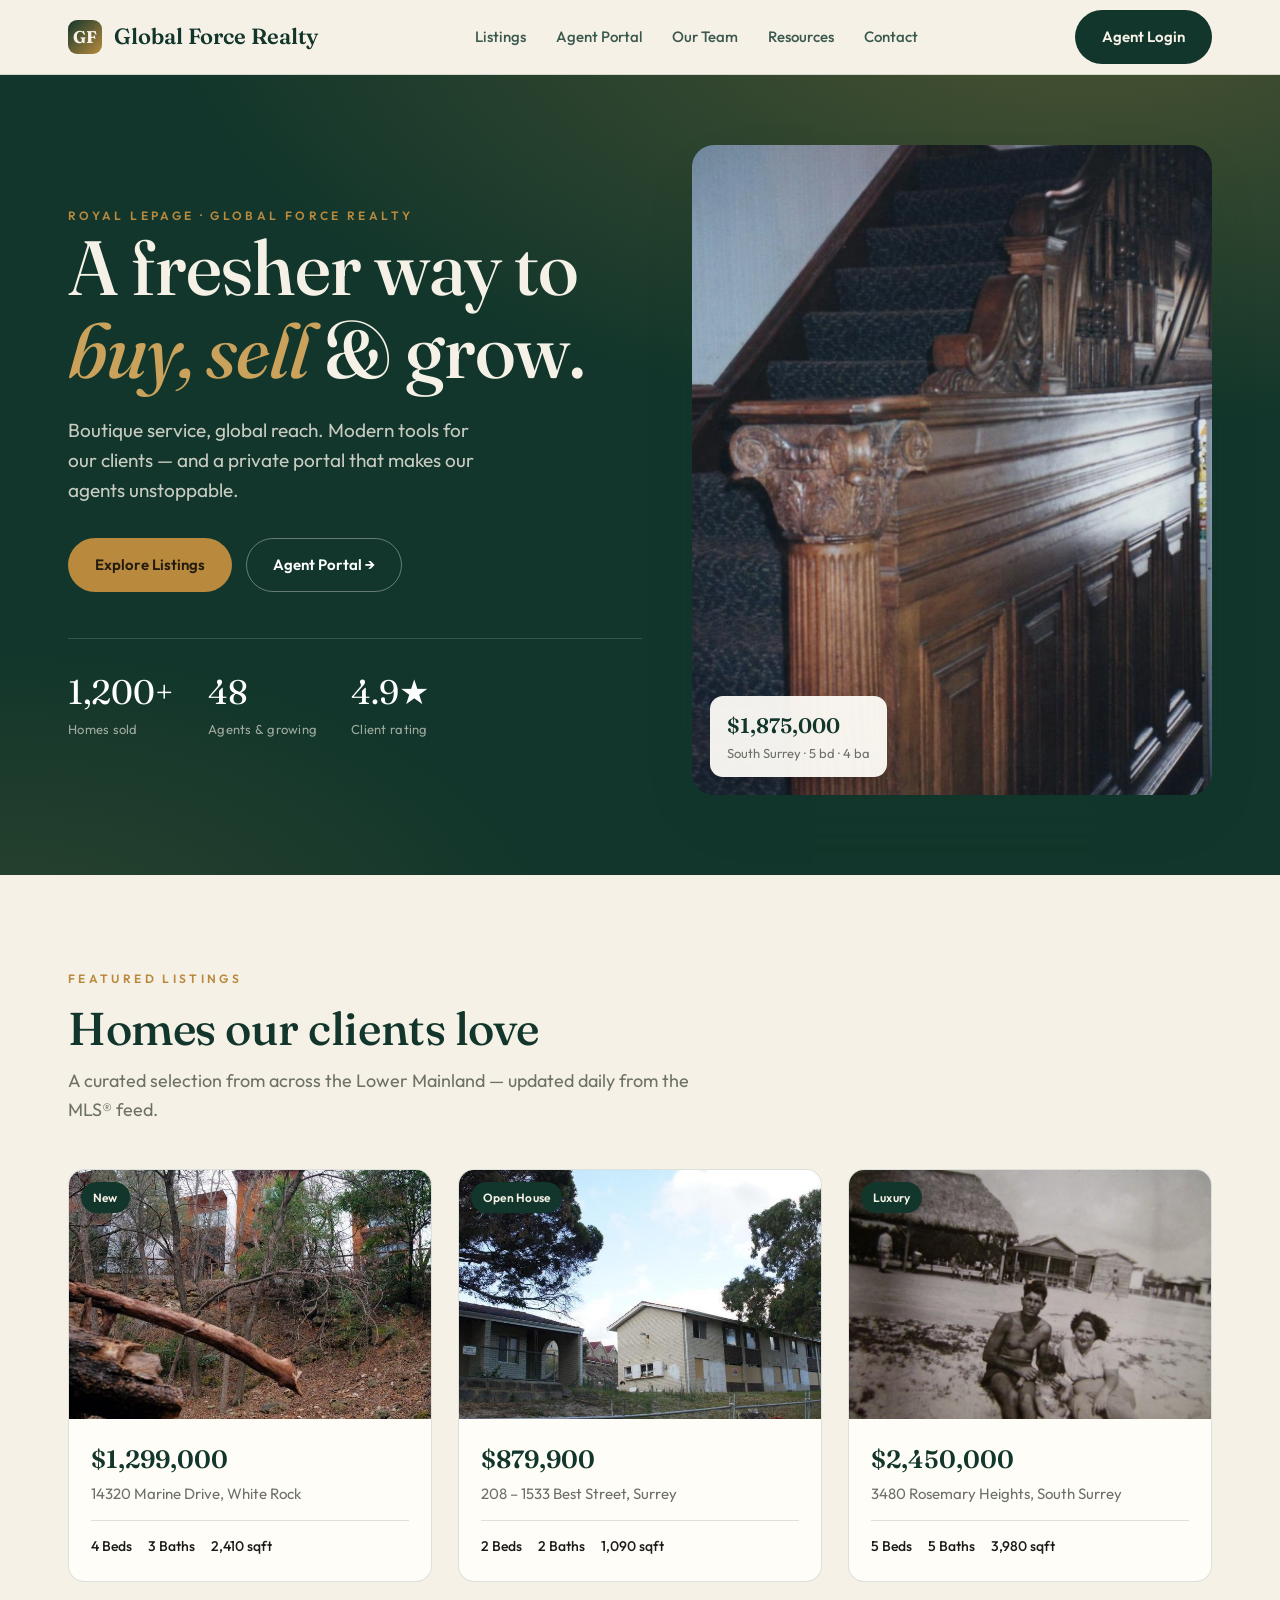
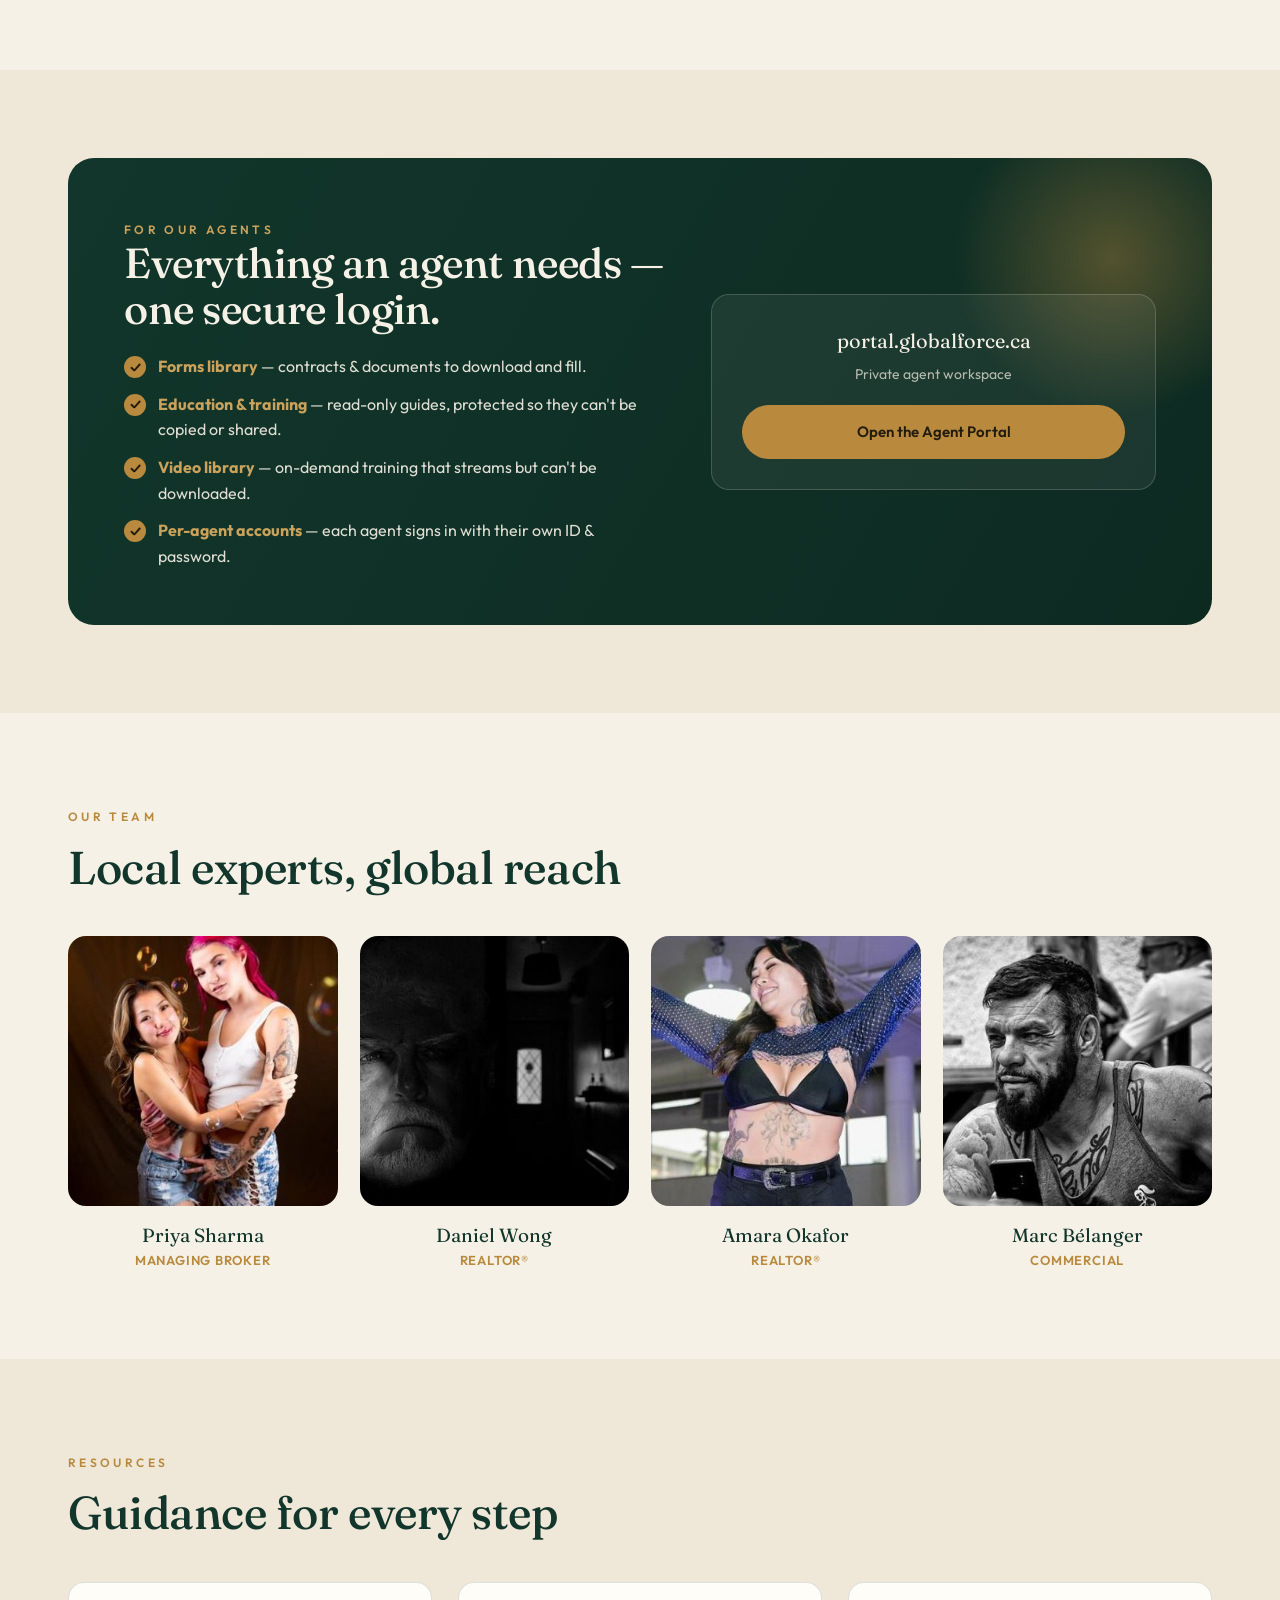
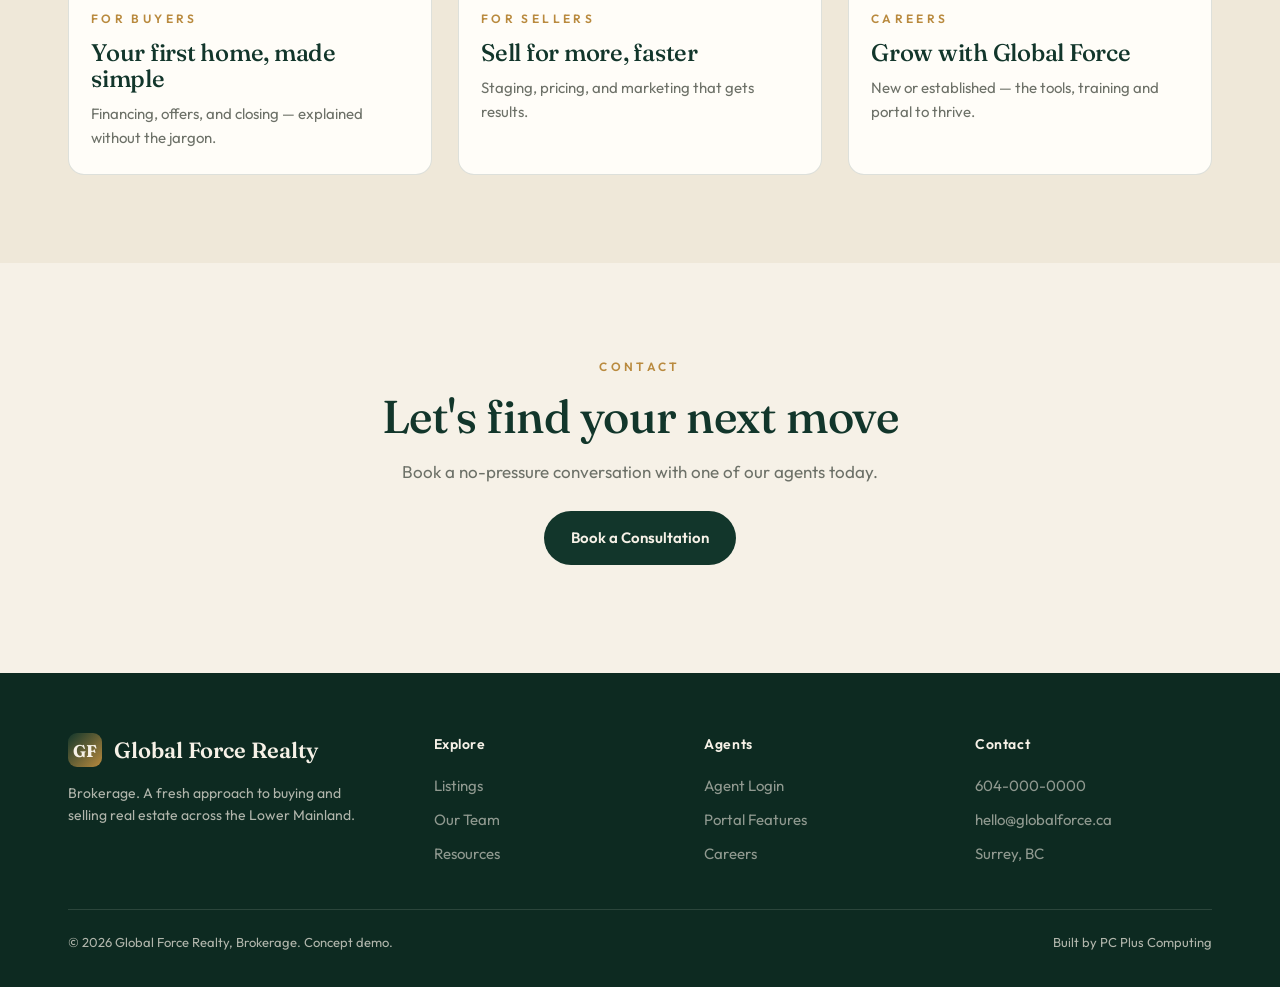
==== index.html @ bcdb9d57 "Global Force Realty — agent portal + brokerage site concept demo" ====
<!doctype html>
<html lang="en"><head>
<meta charset="utf-8"><meta name="viewport" content="width=device-width,initial-scale=1">
<title>Global Force Realty — A Fresh Approach to Real Estate</title>
<link rel="stylesheet" href="assets/style.css">
</head><body>

<header class="nav"><div class="wrap">
  <a class="brand" href="index.html"><span class="mark">GF</span> Global Force Realty</a>
  <nav class="menu">
    <a href="#listings">Listings</a><a href="#portal">Agent Portal</a>
    <a href="#team">Our Team</a><a href="#resources">Resources</a><a href="#contact">Contact</a>
  </nav>
  <div class="nav-cta"><a class="btn btn-dark" href="portal/index.html">Agent Login</a></div>
</div></header>

<!-- HERO -->
<section class="hero" style="padding:0"><div class="wrap">
  <div>
    <span class="eyebrow">Royal LePage · Global Force Realty</span>
    <h1>A fresher way to <em>buy, sell</em> &amp; grow.</h1>
    <p class="lead">Boutique service, global reach. Modern tools for our clients — and a private portal that makes our agents unstoppable.</p>
    <div class="hero-cta">
      <a class="btn btn-brass" href="#listings">Explore Listings</a>
      <a class="btn btn-ghost" href="portal/index.html">Agent Portal →</a>
    </div>
    <div class="hero-stats">
      <div><div class="n">1,200+</div><div class="l">Homes sold</div></div>
      <div><div class="n">48</div><div class="l">Agents &amp; growing</div></div>
      <div><div class="n">4.9★</div><div class="l">Client rating</div></div>
    </div>
  </div>
  <div class="hero-card">
    <img src="assets/img/hero.jpg" alt="Featured home">
    <div class="hero-badge"><div class="p">$1,875,000</div><div class="a">South Surrey · 5 bd · 4 ba</div></div>
  </div>
</div></section>

<!-- LISTINGS -->
<section id="listings"><div class="wrap">
  <div class="sec-head"><span class="eyebrow">Featured Listings</span>
    <h2>Homes our clients love</h2>
    <p>A curated selection from across the Lower Mainland — updated daily from the MLS® feed.</p>
  </div>
  <div class="grid3">
    <article class="card"><div class="ph"><span class="tag">New</span><img src="assets/img/l1.jpg" alt=""></div>
      <div class="body"><div class="price">$1,299,000</div><div class="addr">14320 Marine Drive, White Rock</div>
        <div class="feats"><span>4 Beds</span><span>3 Baths</span><span>2,410 sqft</span></div></div></article>
    <article class="card"><div class="ph"><span class="tag">Open House</span><img src="assets/img/l2.jpg" alt=""></div>
      <div class="body"><div class="price">$879,900</div><div class="addr">208 – 1533 Best Street, Surrey</div>
        <div class="feats"><span>2 Beds</span><span>2 Baths</span><span>1,090 sqft</span></div></div></article>
    <article class="card"><div class="ph"><span class="tag">Luxury</span><img src="assets/img/l3.jpg" alt=""></div>
      <div class="body"><div class="price">$2,450,000</div><div class="addr">3480 Rosemary Heights, South Surrey</div>
        <div class="feats"><span>5 Beds</span><span>5 Baths</span><span>3,980 sqft</span></div></div></article>
  </div>
</div></section>

<!-- AGENT PORTAL BAND -->
<section id="portal" class="section-alt"><div class="wrap">
  <div class="band"><div class="wrap2">
    <div>
      <span class="eyebrow" style="color:var(--brass-2)">For Our Agents</span>
      <h2>Everything an agent needs — one secure login.</h2>
      <ul>
        <li><span class="check">✓</span><span><b>Forms library</b> — contracts &amp; documents to download and fill.</span></li>
        <li><span class="check">✓</span><span><b>Education &amp; training</b> — read-only guides, protected so they can't be copied or shared.</span></li>
        <li><span class="check">✓</span><span><b>Video library</b> — on-demand training that streams but can't be downloaded.</span></li>
        <li><span class="check">✓</span><span><b>Per-agent accounts</b> — each agent signs in with their own ID &amp; password.</span></li>
      </ul>
    </div>
    <div style="text-align:center">
      <div style="background:rgba(255,253,248,.06);border:1px solid rgba(246,241,231,.18);border-radius:18px;padding:30px">
        <div style="font-family:'Fraunces';font-size:20px;color:var(--cream);margin-bottom:6px">portal.globalforce.ca</div>
        <div style="color:rgba(246,241,231,.7);font-size:14px;margin-bottom:20px">Private agent workspace</div>
        <a class="btn btn-brass" href="portal/index.html" style="width:100%;justify-content:center">Open the Agent Portal</a>
      </div>
    </div>
  </div></div>
</div></section>

<!-- TEAM -->
<section id="team"><div class="wrap">
  <div class="sec-head"><span class="eyebrow">Our Team</span><h2>Local experts, global reach</h2></div>
  <div class="team">
    <div class="agent"><div class="av"><img src="assets/img/a1.jpg" alt=""></div><div class="nm">Priya Sharma</div><div class="rl">Managing Broker</div></div>
    <div class="agent"><div class="av"><img src="assets/img/a2.jpg" alt=""></div><div class="nm">Daniel Wong</div><div class="rl">Realtor®</div></div>
    <div class="agent"><div class="av"><img src="assets/img/a3.jpg" alt=""></div><div class="nm">Amara Okafor</div><div class="rl">Realtor®</div></div>
    <div class="agent"><div class="av"><img src="assets/img/a4.jpg" alt=""></div><div class="nm">Marc Bélanger</div><div class="rl">Commercial</div></div>
  </div>
</div></section>

<!-- RESOURCES -->
<section id="resources" class="section-alt"><div class="wrap">
  <div class="sec-head"><span class="eyebrow">Resources</span><h2>Guidance for every step</h2></div>
  <div class="grid3">
    <article class="card"><div class="body"><span class="eyebrow">For Buyers</span><h3 style="font-size:24px;color:var(--pine);margin:10px 0">Your first home, made simple</h3><p style="color:var(--muted);font-size:15px;margin:0">Financing, offers, and closing — explained without the jargon.</p></div></article>
    <article class="card"><div class="body"><span class="eyebrow">For Sellers</span><h3 style="font-size:24px;color:var(--pine);margin:10px 0">Sell for more, faster</h3><p style="color:var(--muted);font-size:15px;margin:0">Staging, pricing, and marketing that gets results.</p></div></article>
    <article class="card"><div class="body"><span class="eyebrow">Careers</span><h3 style="font-size:24px;color:var(--pine);margin:10px 0">Grow with Global Force</h3><p style="color:var(--muted);font-size:15px;margin:0">New or established — the tools, training and portal to thrive.</p></div></article>
  </div>
</div></section>

<!-- CONTACT -->
<section id="contact"><div class="wrap" style="text-align:center;max-width:720px">
  <span class="eyebrow">Contact</span>
  <h2 style="font-size:clamp(30px,4vw,46px);color:var(--pine);margin:14px 0 16px">Let's find your next move</h2>
  <p style="color:var(--muted);margin:0 0 26px">Book a no-pressure conversation with one of our agents today.</p>
  <a class="btn btn-dark" href="#">Book a Consultation</a>
</div></section>

<footer><div class="wrap">
  <div class="cols">
    <div><div class="brand" style="color:var(--cream);margin-bottom:12px"><span class="mark">GF</span> Global Force Realty</div>
      <p style="font-size:14px;max-width:34ch">Brokerage. A fresh approach to buying and selling real estate across the Lower Mainland.</p></div>
    <div><h4>Explore</h4><a href="#listings">Listings</a><a href="#team">Our Team</a><a href="#resources">Resources</a></div>
    <div><h4>Agents</h4><a href="portal/index.html">Agent Login</a><a href="#portal">Portal Features</a><a href="#resources">Careers</a></div>
    <div><h4>Contact</h4><a href="#">604-000-0000</a><a href="#">hello@globalforce.ca</a><a href="#">Surrey, BC</a></div>
  </div>
  <div class="foot-b"><span>© 2026 Global Force Realty, Brokerage. Concept demo.</span><span>Built by PC Plus Computing</span></div>
</div></footer>

</body></html>
---- assets/style.css ----
/* Global Force Realty — demo design system (concept for PC Plus / Paul) */
@import url('https://fonts.googleapis.com/css2?family=Fraunces:opsz,wght@9..144,400;9..144,500;9..144,600;9..144,700&family=Outfit:wght@300;400;500;600;700&display=swap');

:root{
  --pine:#12362b; --pine-2:#0d2a21; --cream:#f6f1e7; --cream-2:#efe8d9;
  --brass:#b98a3e; --brass-2:#caa25b; --ink:#1b1c19; --muted:#6d7168;
  --line:rgba(18,54,43,.14); --white:#fffdf8;
  --shadow:0 24px 60px -28px rgba(18,54,43,.45);
  --r:16px;
}
*{box-sizing:border-box}
html{scroll-behavior:smooth}
body{margin:0;background:var(--cream);color:var(--ink);
  font-family:'Outfit',-apple-system,Segoe UI,sans-serif;font-size:17px;line-height:1.6;-webkit-font-smoothing:antialiased}
h1,h2,h3,.serif{font-family:'Fraunces',Georgia,serif;font-weight:500;letter-spacing:-.01em;line-height:1.08;margin:0}
a{color:inherit;text-decoration:none}
img{max-width:100%;display:block}
.wrap{max-width:1200px;margin:0 auto;padding:0 28px}
.eyebrow{font-size:12px;letter-spacing:.28em;text-transform:uppercase;font-weight:600;color:var(--brass)}
.btn{display:inline-flex;align-items:center;gap:9px;font-weight:600;font-size:15px;padding:14px 26px;border-radius:100px;
  border:1px solid transparent;cursor:pointer;transition:.25s;font-family:'Outfit'}
.btn-brass{background:var(--brass);color:#231c0e}
.btn-brass:hover{background:var(--brass-2);transform:translateY(-2px)}
.btn-ghost{border-color:rgba(255,255,255,.35);color:#fff}
.btn-ghost:hover{background:rgba(255,255,255,.1)}
.btn-dark{background:var(--pine);color:var(--cream)}
.btn-dark:hover{background:var(--pine-2);transform:translateY(-2px)}

/* header */
.nav{position:sticky;top:0;z-index:40;background:rgba(246,241,231,.86);backdrop-filter:blur(12px);border-bottom:1px solid var(--line)}
.nav .wrap{display:flex;align-items:center;justify-content:space-between;height:74px}
.brand{display:flex;align-items:center;gap:12px;font-family:'Fraunces';font-size:22px;font-weight:600;color:var(--pine)}
.brand .mark{width:34px;height:34px;border-radius:9px;background:linear-gradient(135deg,var(--pine),var(--brass));
  display:grid;place-items:center;color:var(--cream);font-size:17px;font-weight:700}
.menu{display:flex;gap:30px;font-size:15px;font-weight:500;color:var(--pine)}
.menu a{opacity:.82;transition:.2s}.menu a:hover{opacity:1;color:var(--brass)}
.nav-cta{display:flex;gap:12px;align-items:center}
@media(max-width:900px){.menu{display:none}}

/* hero */
.hero{position:relative;background:var(--pine);color:var(--cream);overflow:hidden}
.hero::after{content:"";position:absolute;inset:0;background:
  radial-gradient(120% 90% at 85% -10%,rgba(185,138,62,.35),transparent 60%),
  radial-gradient(80% 70% at 0% 110%,rgba(185,138,62,.15),transparent 55%)}
.hero .wrap{position:relative;z-index:2;display:grid;grid-template-columns:1.05fr .95fr;gap:50px;
  align-items:center;padding-top:70px;padding-bottom:80px}
.hero h1{font-size:clamp(42px,6vw,78px);color:var(--cream)}
.hero h1 em{font-style:italic;color:var(--brass-2)}
.hero p.lead{font-size:19px;color:rgba(246,241,231,.8);max-width:34ch;margin:22px 0 32px}
.hero-cta{display:flex;gap:14px;flex-wrap:wrap}
.hero-stats{display:flex;gap:34px;margin-top:46px;padding-top:26px;border-top:1px solid rgba(246,241,231,.16)}
.hero-stats .n{font-family:'Fraunces';font-size:34px;color:#fff}
.hero-stats .l{font-size:13px;color:rgba(246,241,231,.62);letter-spacing:.02em}
.hero-card{position:relative;border-radius:22px;overflow:hidden;box-shadow:var(--shadow);aspect-ratio:4/5;
  background:linear-gradient(180deg,#1c4b3c,#0d2a21)}
.hero-card img{width:100%;height:100%;object-fit:cover;opacity:.92}
.hero-badge{position:absolute;left:18px;bottom:18px;background:rgba(255,253,248,.94);color:var(--pine);
  border-radius:13px;padding:13px 17px;box-shadow:0 12px 30px -12px rgba(0,0,0,.5)}
.hero-badge .p{font-family:'Fraunces';font-size:21px;font-weight:600}
.hero-badge .a{font-size:13px;color:var(--muted)}
@media(max-width:900px){.hero .wrap{grid-template-columns:1fr;gap:34px}.hero-card{aspect-ratio:16/11}}

/* sections */
section{padding:88px 0}
.sec-head{max-width:640px;margin-bottom:44px}
.sec-head h2{font-size:clamp(30px,4vw,46px);margin-top:14px;color:var(--pine)}
.sec-head p{color:var(--muted);margin-top:14px;font-size:18px}

/* listings */
.grid3{display:grid;grid-template-columns:repeat(3,1fr);gap:26px}
@media(max-width:900px){.grid3{grid-template-columns:1fr}}
.card{background:var(--white);border:1px solid var(--line);border-radius:var(--r);overflow:hidden;transition:.28s}
.card:hover{transform:translateY(-6px);box-shadow:var(--shadow)}
.card .ph{aspect-ratio:16/11;position:relative;background:var(--cream-2)}
.card .ph img{width:100%;height:100%;object-fit:cover}
.card .tag{position:absolute;top:12px;left:12px;background:var(--pine);color:var(--cream);font-size:12px;
  font-weight:600;padding:6px 12px;border-radius:100px;letter-spacing:.02em}
.card .body{padding:20px 22px 24px}
.card .price{font-family:'Fraunces';font-size:25px;font-weight:600;color:var(--pine)}
.card .addr{color:var(--muted);font-size:15px;margin-top:3px}
.card .feats{display:flex;gap:16px;margin-top:14px;padding-top:14px;border-top:1px solid var(--line);
  font-size:14px;color:var(--ink);font-weight:500}

/* portal promo band */
.band{background:linear-gradient(120deg,var(--pine),var(--pine-2));color:var(--cream);border-radius:26px;
  padding:56px;position:relative;overflow:hidden}
.band::after{content:"";position:absolute;right:-60px;top:-60px;width:320px;height:320px;border-radius:50%;
  background:radial-gradient(circle,rgba(185,138,62,.4),transparent 70%)}
.band .wrap2{position:relative;z-index:2;display:grid;grid-template-columns:1.1fr .9fr;gap:44px;align-items:center}
.band h2{color:var(--cream);font-size:clamp(28px,3.6vw,42px)}
.band ul{list-style:none;padding:0;margin:22px 0 0;display:grid;gap:12px}
.band li{display:flex;gap:12px;align-items:flex-start;color:rgba(246,241,231,.9);font-size:16px}
.band li b{color:var(--brass-2)}
.check{flex:none;width:22px;height:22px;border-radius:50%;background:var(--brass);color:#231c0e;
  display:grid;place-items:center;font-size:13px;font-weight:800;margin-top:2px}
@media(max-width:900px){.band{padding:34px}.band .wrap2{grid-template-columns:1fr;gap:26px}}

/* team */
.team{display:grid;grid-template-columns:repeat(4,1fr);gap:22px}
@media(max-width:900px){.team{grid-template-columns:repeat(2,1fr)}}
.agent{text-align:center}
.agent .av{aspect-ratio:1;border-radius:18px;overflow:hidden;background:var(--cream-2);margin-bottom:14px}
.agent .av img{width:100%;height:100%;object-fit:cover}
.agent .nm{font-family:'Fraunces';font-size:19px;color:var(--pine)}
.agent .rl{font-size:13px;color:var(--brass);letter-spacing:.06em;text-transform:uppercase;font-weight:600}

/* footer */
footer{background:var(--pine-2);color:rgba(246,241,231,.7);padding:60px 0 34px;margin-top:20px}
footer .cols{display:grid;grid-template-columns:1.4fr 1fr 1fr 1fr;gap:34px;padding-bottom:38px;border-bottom:1px solid rgba(246,241,231,.13)}
footer h4{color:var(--cream);font-family:'Outfit';font-size:14px;letter-spacing:.04em;margin:0 0 14px;font-weight:600}
footer a{display:block;padding:5px 0;font-size:15px;opacity:.8}footer a:hover{opacity:1;color:var(--brass-2)}
footer .foot-b{display:flex;justify-content:space-between;padding-top:22px;font-size:13px;flex-wrap:wrap;gap:10px}
@media(max-width:900px){footer .cols{grid-template-columns:1fr 1fr}}
.section-alt{background:var(--cream-2)}
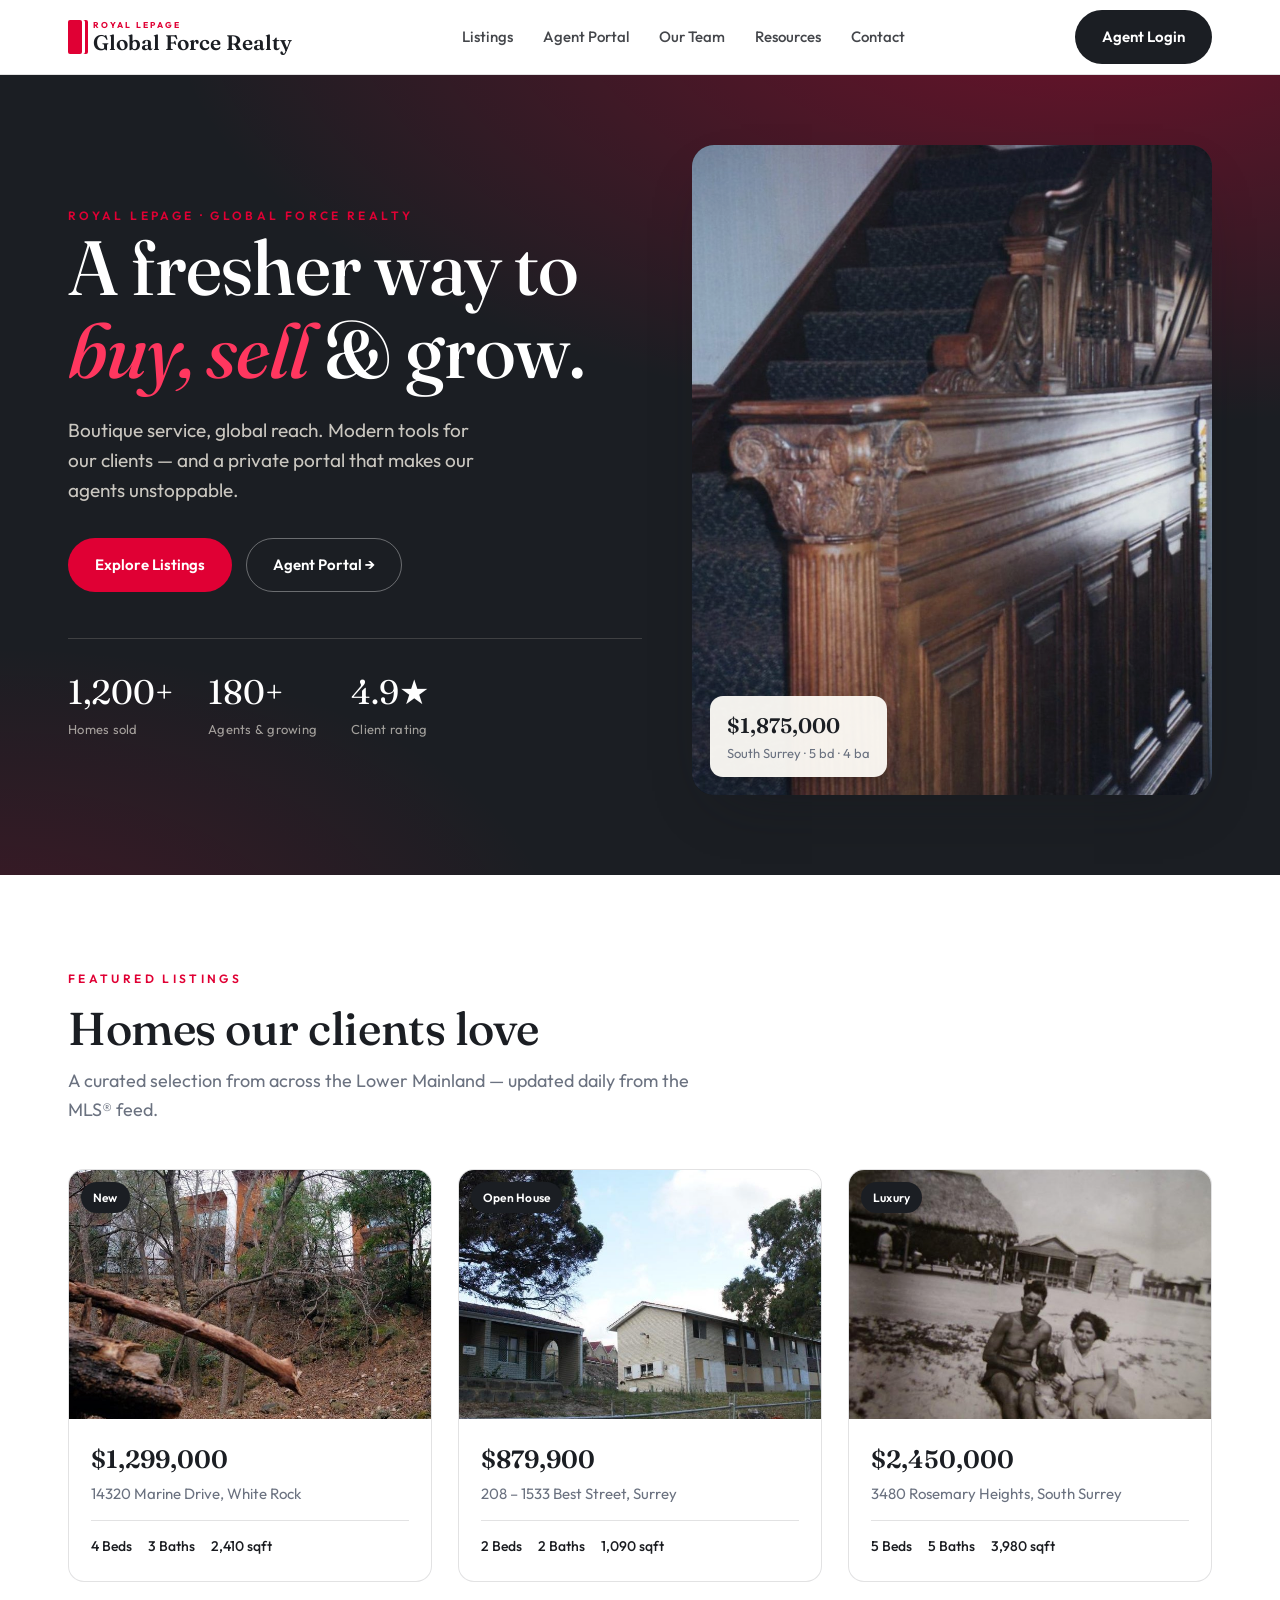
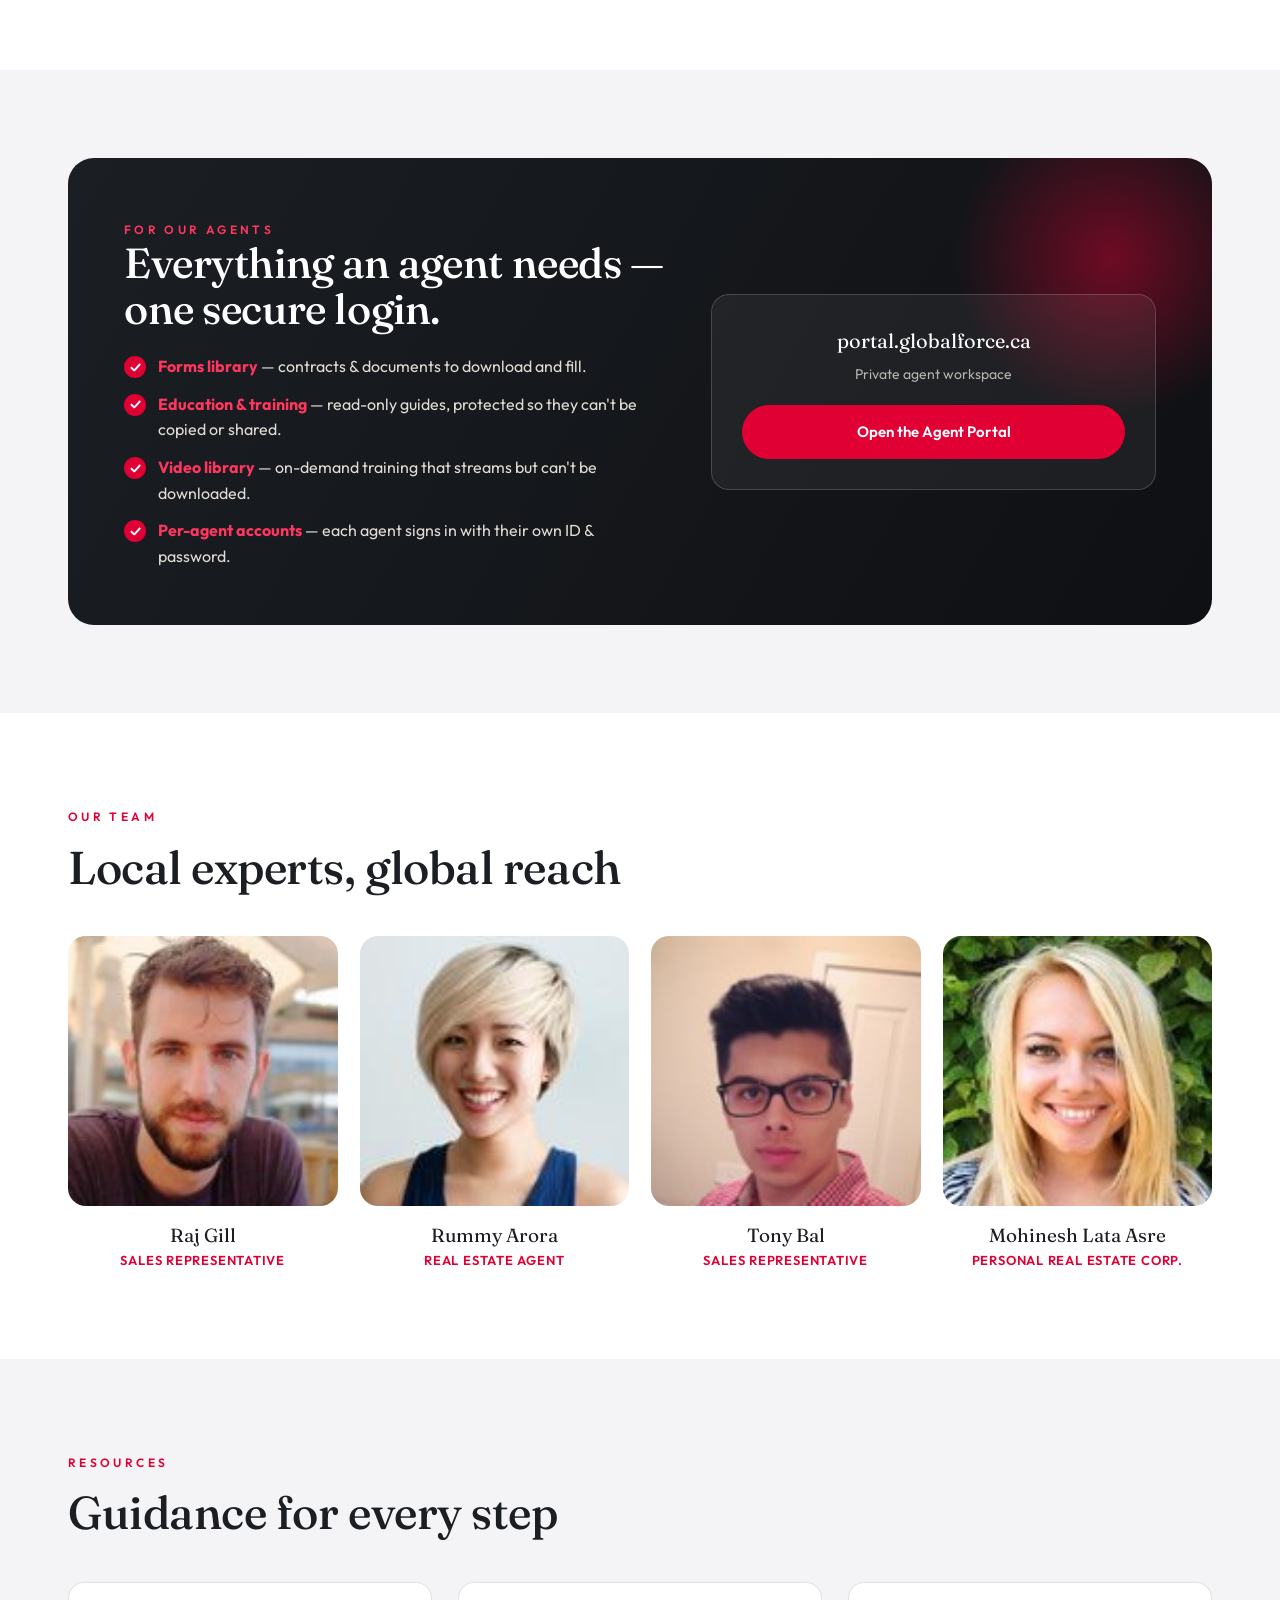
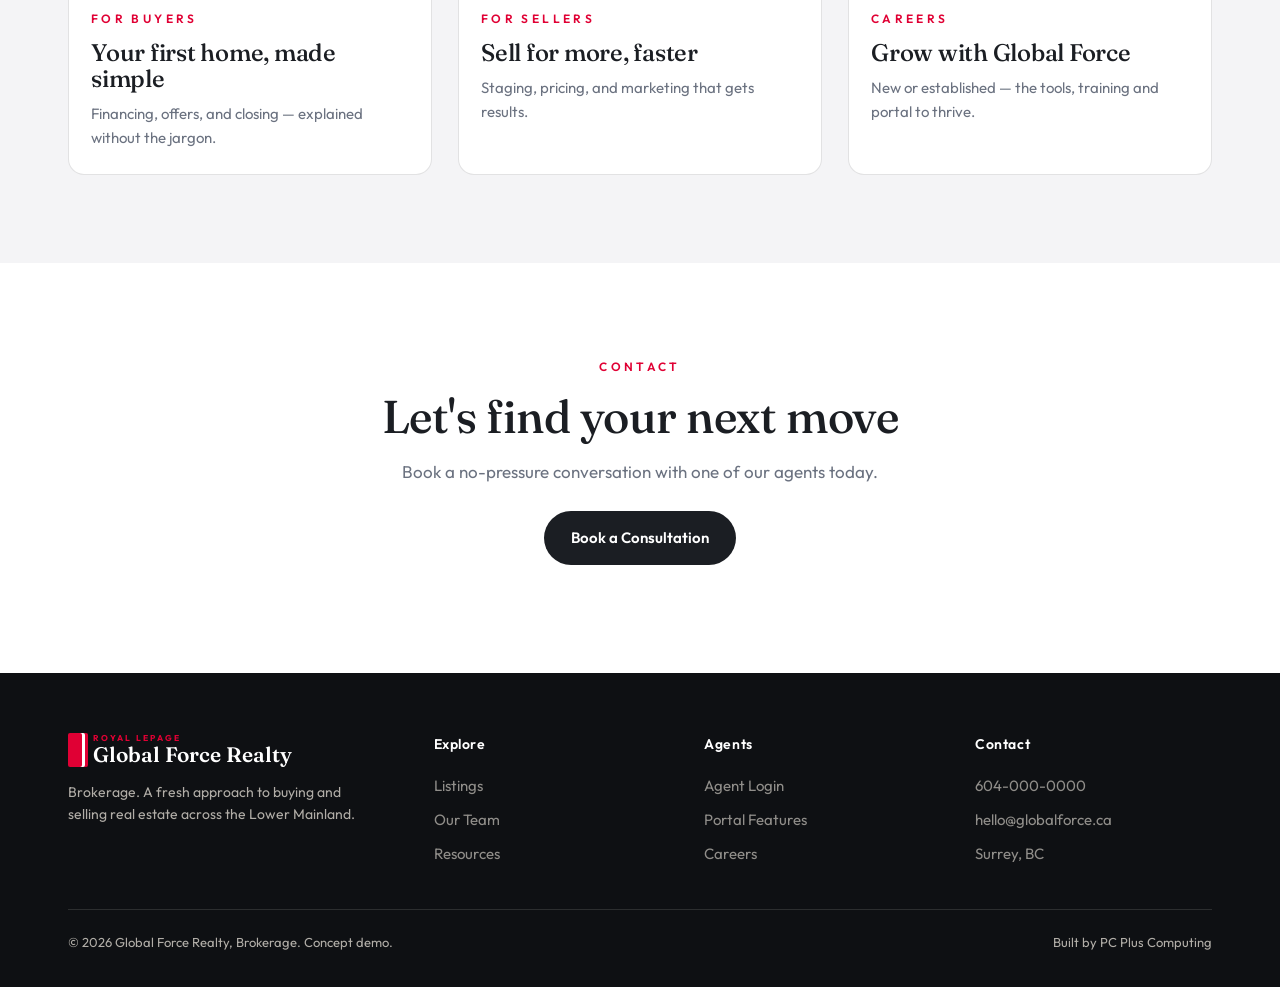
==== commit 9a5915dc: "Rebrand demo to Royal LePage Global Force colours + real team names/photos" ====
--- a/index.html
+++ b/index.html
@@ -6,7 +6,7 @@
 </head><body>
 
 <header class="nav"><div class="wrap">
-  <a class="brand" href="index.html"><span class="mark">GF</span> Global Force Realty</a>
+  <a class="brand" href="index.html"><span class="mark"></span><span class="brand-txt"><small>ROYAL LEPAGE</small>Global Force Realty</span></a>
   <nav class="menu">
     <a href="#listings">Listings</a><a href="#portal">Agent Portal</a>
     <a href="#team">Our Team</a><a href="#resources">Resources</a><a href="#contact">Contact</a>
@@ -26,7 +26,7 @@
     </div>
     <div class="hero-stats">
       <div><div class="n">1,200+</div><div class="l">Homes sold</div></div>
-      <div><div class="n">48</div><div class="l">Agents &amp; growing</div></div>
+      <div><div class="n">180+</div><div class="l">Agents &amp; growing</div></div>
       <div><div class="n">4.9★</div><div class="l">Client rating</div></div>
     </div>
   </div>
@@ -82,10 +82,10 @@
 <section id="team"><div class="wrap">
   <div class="sec-head"><span class="eyebrow">Our Team</span><h2>Local experts, global reach</h2></div>
   <div class="team">
-    <div class="agent"><div class="av"><img src="assets/img/a1.jpg" alt=""></div><div class="nm">Priya Sharma</div><div class="rl">Managing Broker</div></div>
-    <div class="agent"><div class="av"><img src="assets/img/a2.jpg" alt=""></div><div class="nm">Daniel Wong</div><div class="rl">Realtor®</div></div>
-    <div class="agent"><div class="av"><img src="assets/img/a3.jpg" alt=""></div><div class="nm">Amara Okafor</div><div class="rl">Realtor®</div></div>
-    <div class="agent"><div class="av"><img src="assets/img/a4.jpg" alt=""></div><div class="nm">Marc Bélanger</div><div class="rl">Commercial</div></div>
+    <div class="agent"><div class="av"><img src="assets/img/a1.jpg" alt=""></div><div class="nm">Raj Gill</div><div class="rl">Sales Representative</div></div>
+    <div class="agent"><div class="av"><img src="assets/img/a2.jpg" alt=""></div><div class="nm">Rummy Arora</div><div class="rl">Real Estate Agent</div></div>
+    <div class="agent"><div class="av"><img src="assets/img/a3.jpg" alt=""></div><div class="nm">Tony Bal</div><div class="rl">Sales Representative</div></div>
+    <div class="agent"><div class="av"><img src="assets/img/a4.jpg" alt=""></div><div class="nm">Mohinesh Lata Asre</div><div class="rl">Personal Real Estate Corp.</div></div>
   </div>
 </div></section>
 
@@ -109,7 +109,7 @@
 
 <footer><div class="wrap">
   <div class="cols">
-    <div><div class="brand" style="color:var(--cream);margin-bottom:12px"><span class="mark">GF</span> Global Force Realty</div>
+    <div><div class="brand" style="color:var(--cream);margin-bottom:12px"><span class="mark"></span><span class="brand-txt"><small>ROYAL LEPAGE</small>Global Force Realty</span></div>
       <p style="font-size:14px;max-width:34ch">Brokerage. A fresh approach to buying and selling real estate across the Lower Mainland.</p></div>
     <div><h4>Explore</h4><a href="#listings">Listings</a><a href="#team">Our Team</a><a href="#resources">Resources</a></div>
     <div><h4>Agents</h4><a href="portal/index.html">Agent Login</a><a href="#portal">Portal Features</a><a href="#resources">Careers</a></div>
--- a/assets/style.css
+++ b/assets/style.css
@@ -2,10 +2,10 @@
 @import url('https://fonts.googleapis.com/css2?family=Fraunces:opsz,wght@9..144,400;9..144,500;9..144,600;9..144,700&family=Outfit:wght@300;400;500;600;700&display=swap');
 
 :root{
-  --pine:#12362b; --pine-2:#0d2a21; --cream:#f6f1e7; --cream-2:#efe8d9;
-  --brass:#b98a3e; --brass-2:#caa25b; --ink:#1b1c19; --muted:#6d7168;
-  --line:rgba(18,54,43,.14); --white:#fffdf8;
-  --shadow:0 24px 60px -28px rgba(18,54,43,.45);
+  --pine:#1b1e23; --pine-2:#0e1013; --cream:#ffffff; --cream-2:#f4f4f6;
+  --brass:#e00034; --brass-2:#ff375f; --ink:#1a1c20; --muted:#6b7280;
+  --line:rgba(20,22,26,.12); --white:#ffffff;
+  --shadow:0 24px 60px -28px rgba(20,22,26,.42);
   --r:16px;
 }
 *{box-sizing:border-box}
@@ -19,7 +19,7 @@
 .eyebrow{font-size:12px;letter-spacing:.28em;text-transform:uppercase;font-weight:600;color:var(--brass)}
 .btn{display:inline-flex;align-items:center;gap:9px;font-weight:600;font-size:15px;padding:14px 26px;border-radius:100px;
   border:1px solid transparent;cursor:pointer;transition:.25s;font-family:'Outfit'}
-.btn-brass{background:var(--brass);color:#231c0e}
+.btn-brass{background:var(--brass);color:#fff}
 .btn-brass:hover{background:var(--brass-2);transform:translateY(-2px)}
 .btn-ghost{border-color:rgba(255,255,255,.35);color:#fff}
 .btn-ghost:hover{background:rgba(255,255,255,.1)}
@@ -27,11 +27,13 @@
 .btn-dark:hover{background:var(--pine-2);transform:translateY(-2px)}
 
 /* header */
-.nav{position:sticky;top:0;z-index:40;background:rgba(246,241,231,.86);backdrop-filter:blur(12px);border-bottom:1px solid var(--line)}
+.nav{position:sticky;top:0;z-index:40;background:rgba(255,255,255,.9);backdrop-filter:blur(12px);border-bottom:1px solid var(--line)}
 .nav .wrap{display:flex;align-items:center;justify-content:space-between;height:74px}
-.brand{display:flex;align-items:center;gap:12px;font-family:'Fraunces';font-size:22px;font-weight:600;color:var(--pine)}
-.brand .mark{width:34px;height:34px;border-radius:9px;background:linear-gradient(135deg,var(--pine),var(--brass));
-  display:grid;place-items:center;color:var(--cream);font-size:17px;font-weight:700}
+.brand{display:flex;align-items:center;gap:11px;font-family:'Fraunces';font-size:21px;font-weight:600;color:var(--pine)}
+.brand .mark{width:14px;height:34px;border-radius:2px;background:var(--brass);flex:none;
+  box-shadow:3px 0 0 #fff,6px 0 0 var(--brass)}
+.brand-txt{display:flex;flex-direction:column;line-height:1.02}
+.brand-txt small{font-family:'Outfit';font-size:8.5px;letter-spacing:.24em;color:var(--brass);font-weight:700;margin-bottom:2px}
 .menu{display:flex;gap:30px;font-size:15px;font-weight:500;color:var(--pine)}
 .menu a{opacity:.82;transition:.2s}.menu a:hover{opacity:1;color:var(--brass)}
 .nav-cta{display:flex;gap:12px;align-items:center}
@@ -40,8 +42,8 @@
 /* hero */
 .hero{position:relative;background:var(--pine);color:var(--cream);overflow:hidden}
 .hero::after{content:"";position:absolute;inset:0;background:
-  radial-gradient(120% 90% at 85% -10%,rgba(185,138,62,.35),transparent 60%),
-  radial-gradient(80% 70% at 0% 110%,rgba(185,138,62,.15),transparent 55%)}
+  radial-gradient(120% 90% at 85% -10%,rgba(224,0,52,.42),transparent 60%),
+  radial-gradient(80% 70% at 0% 110%,rgba(224,0,52,.18),transparent 55%)}
 .hero .wrap{position:relative;z-index:2;display:grid;grid-template-columns:1.05fr .95fr;gap:50px;
   align-items:center;padding-top:70px;padding-bottom:80px}
 .hero h1{font-size:clamp(42px,6vw,78px);color:var(--cream)}
@@ -52,7 +54,7 @@
 .hero-stats .n{font-family:'Fraunces';font-size:34px;color:#fff}
 .hero-stats .l{font-size:13px;color:rgba(246,241,231,.62);letter-spacing:.02em}
 .hero-card{position:relative;border-radius:22px;overflow:hidden;box-shadow:var(--shadow);aspect-ratio:4/5;
-  background:linear-gradient(180deg,#1c4b3c,#0d2a21)}
+  background:linear-gradient(180deg,#2a2d33,#0e1013)}
 .hero-card img{width:100%;height:100%;object-fit:cover;opacity:.92}
 .hero-badge{position:absolute;left:18px;bottom:18px;background:rgba(255,253,248,.94);color:var(--pine);
   border-radius:13px;padding:13px 17px;box-shadow:0 12px 30px -12px rgba(0,0,0,.5)}
@@ -85,13 +87,13 @@
 .band{background:linear-gradient(120deg,var(--pine),var(--pine-2));color:var(--cream);border-radius:26px;
   padding:56px;position:relative;overflow:hidden}
 .band::after{content:"";position:absolute;right:-60px;top:-60px;width:320px;height:320px;border-radius:50%;
-  background:radial-gradient(circle,rgba(185,138,62,.4),transparent 70%)}
+  background:radial-gradient(circle,rgba(224,0,52,.45),transparent 70%)}
 .band .wrap2{position:relative;z-index:2;display:grid;grid-template-columns:1.1fr .9fr;gap:44px;align-items:center}
 .band h2{color:var(--cream);font-size:clamp(28px,3.6vw,42px)}
 .band ul{list-style:none;padding:0;margin:22px 0 0;display:grid;gap:12px}
 .band li{display:flex;gap:12px;align-items:flex-start;color:rgba(246,241,231,.9);font-size:16px}
 .band li b{color:var(--brass-2)}
-.check{flex:none;width:22px;height:22px;border-radius:50%;background:var(--brass);color:#231c0e;
+.check{flex:none;width:22px;height:22px;border-radius:50%;background:var(--brass);color:#fff;
   display:grid;place-items:center;font-size:13px;font-weight:800;margin-top:2px}
 @media(max-width:900px){.band{padding:34px}.band .wrap2{grid-template-columns:1fr;gap:26px}}
 
